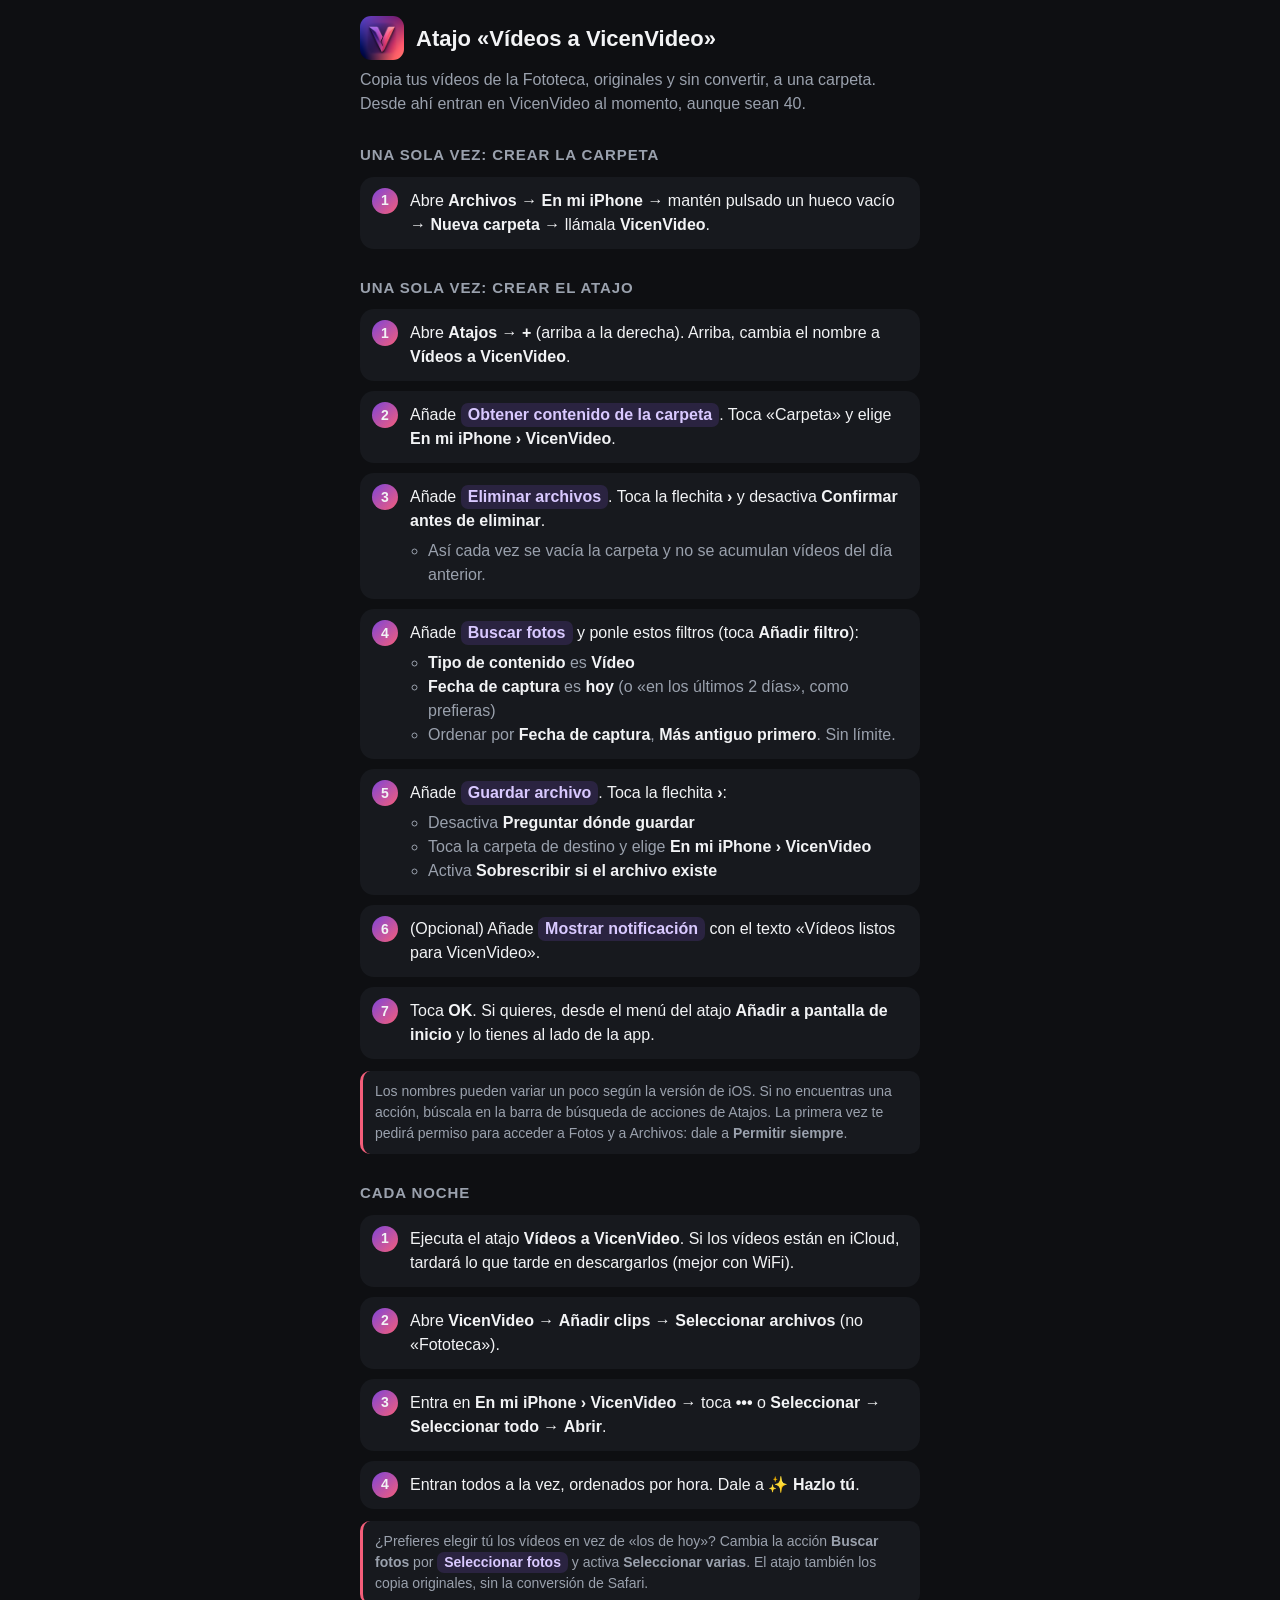
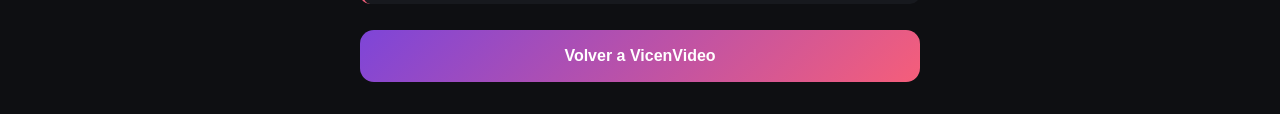
==== atajo.html @ 70018c2c "Página de ayuda del atajo para meter muchos vídeos originales desde Archivos Co-Authored-By: Claude " ====
<!doctype html>
<html lang="es">
<head>
<meta charset="utf-8">
<meta name="viewport" content="width=device-width, initial-scale=1, viewport-fit=cover">
<meta name="theme-color" content="#0E0F12">
<title>Atajo VicenVideo</title>
<link rel="icon" type="image/png" href="icons/icon-64.png">
<style>
  :root { --bg: #0E0F12; --panel: #17191E; --line: #2C3038; --text: #F2F3F5; --muted: #9AA1AD; --accent: #F55E7A; --accent2: #7E45D8; }
  * { box-sizing: border-box; }
  body { margin: 0; background: var(--bg); color: var(--text); font: 16px/1.5 -apple-system, BlinkMacSystemFont, "Segoe UI", Roboto, sans-serif;
    padding: calc(16px + env(safe-area-inset-top)) 16px calc(32px + env(safe-area-inset-bottom)); }
  main { max-width: 560px; margin: 0 auto; }
  header { display: flex; align-items: center; gap: 12px; margin-bottom: 8px; }
  header img { width: 44px; height: 44px; border-radius: 11px; }
  h1 { font-size: 22px; margin: 0; }
  .lead { color: var(--muted); margin: 6px 0 22px; }
  h2 { font-size: 15px; text-transform: uppercase; letter-spacing: .06em; color: var(--muted); margin: 28px 0 10px; }
  ol { margin: 0; padding: 0; list-style: none; counter-reset: s; display: grid; gap: 10px; }
  ol > li { counter-increment: s; background: var(--panel); border-radius: 14px; padding: 12px 14px 12px 50px; position: relative; }
  ol > li::before { content: counter(s); position: absolute; left: 12px; top: 11px; width: 26px; height: 26px; border-radius: 50%;
    background: linear-gradient(135deg, var(--accent2), var(--accent)); display: grid; place-items: center; font-weight: 700; font-size: 14px; }
  b { font-weight: 650; }
  .act { display: inline-block; background: #2A2340; color: #D9C9FF; border-radius: 7px; padding: 0 7px; font-weight: 600; white-space: nowrap; }
  ul { margin: 6px 0 0; padding-left: 18px; color: var(--muted); }
  ul b { color: var(--text); }
  .note { background: var(--panel); border-left: 3px solid var(--accent); border-radius: 10px; padding: 10px 12px; color: var(--muted); margin-top: 12px; font-size: 14px; }
  a.btn { display: block; text-align: center; margin-top: 26px; padding: 14px; border-radius: 14px; color: #fff; text-decoration: none; font-weight: 700;
    background: linear-gradient(135deg, var(--accent2), var(--accent)); }
</style>
</head>
<body>
<main>
  <header><img src="icons/icon-192.png" alt=""><h1>Atajo «Vídeos a VicenVideo»</h1></header>
  <p class="lead">Copia tus vídeos de la Fototeca, originales y sin convertir, a una carpeta. Desde ahí entran en VicenVideo al momento, aunque sean 40.</p>

  <h2>Una sola vez: crear la carpeta</h2>
  <ol>
    <li>Abre <b>Archivos</b> → <b>En mi iPhone</b> → mantén pulsado un hueco vacío → <b>Nueva carpeta</b> → llámala <b>VicenVideo</b>.</li>
  </ol>

  <h2>Una sola vez: crear el atajo</h2>
  <ol>
    <li>Abre <b>Atajos</b> → <b>+</b> (arriba a la derecha). Arriba, cambia el nombre a <b>Vídeos a VicenVideo</b>.</li>
    <li>Añade <span class="act">Obtener contenido de la carpeta</span>. Toca «Carpeta» y elige <b>En mi iPhone › VicenVideo</b>.</li>
    <li>Añade <span class="act">Eliminar archivos</span>. Toca la flechita <b>›</b> y desactiva <b>Confirmar antes de eliminar</b>.
      <ul><li>Así cada vez se vacía la carpeta y no se acumulan vídeos del día anterior.</li></ul></li>
    <li>Añade <span class="act">Buscar fotos</span> y ponle estos filtros (toca <b>Añadir filtro</b>):
      <ul>
        <li><b>Tipo de contenido</b> es <b>Vídeo</b></li>
        <li><b>Fecha de captura</b> es <b>hoy</b> (o «en los últimos 2 días», como prefieras)</li>
        <li>Ordenar por <b>Fecha de captura</b>, <b>Más antiguo primero</b>. Sin límite.</li>
      </ul></li>
    <li>Añade <span class="act">Guardar archivo</span>. Toca la flechita <b>›</b>:
      <ul>
        <li>Desactiva <b>Preguntar dónde guardar</b></li>
        <li>Toca la carpeta de destino y elige <b>En mi iPhone › VicenVideo</b></li>
        <li>Activa <b>Sobrescribir si el archivo existe</b></li>
      </ul></li>
    <li>(Opcional) Añade <span class="act">Mostrar notificación</span> con el texto «Vídeos listos para VicenVideo».</li>
    <li>Toca <b>OK</b>. Si quieres, desde el menú del atajo <b>Añadir a pantalla de inicio</b> y lo tienes al lado de la app.</li>
  </ol>
  <div class="note">Los nombres pueden variar un poco según la versión de iOS. Si no encuentras una acción, búscala en la barra de búsqueda de acciones de Atajos. La primera vez te pedirá permiso para acceder a Fotos y a Archivos: dale a <b>Permitir siempre</b>.</div>

  <h2>Cada noche</h2>
  <ol>
    <li>Ejecuta el atajo <b>Vídeos a VicenVideo</b>. Si los vídeos están en iCloud, tardará lo que tarde en descargarlos (mejor con WiFi).</li>
    <li>Abre <b>VicenVideo</b> → <b>Añadir clips</b> → <b>Seleccionar archivos</b> (no «Fototeca»).</li>
    <li>Entra en <b>En mi iPhone › VicenVideo</b> → toca <b>•••</b> o <b>Seleccionar</b> → <b>Seleccionar todo</b> → <b>Abrir</b>.</li>
    <li>Entran todos a la vez, ordenados por hora. Dale a <b>✨ Hazlo tú</b>.</li>
  </ol>
  <div class="note">¿Prefieres elegir tú los vídeos en vez de «los de hoy»? Cambia la acción <b>Buscar fotos</b> por <span class="act">Seleccionar fotos</span> y activa <b>Seleccionar varias</b>. El atajo también los copia originales, sin la conversión de Safari.</div>

  <a class="btn" href="./">Volver a VicenVideo</a>
</main>
</body>
</html>
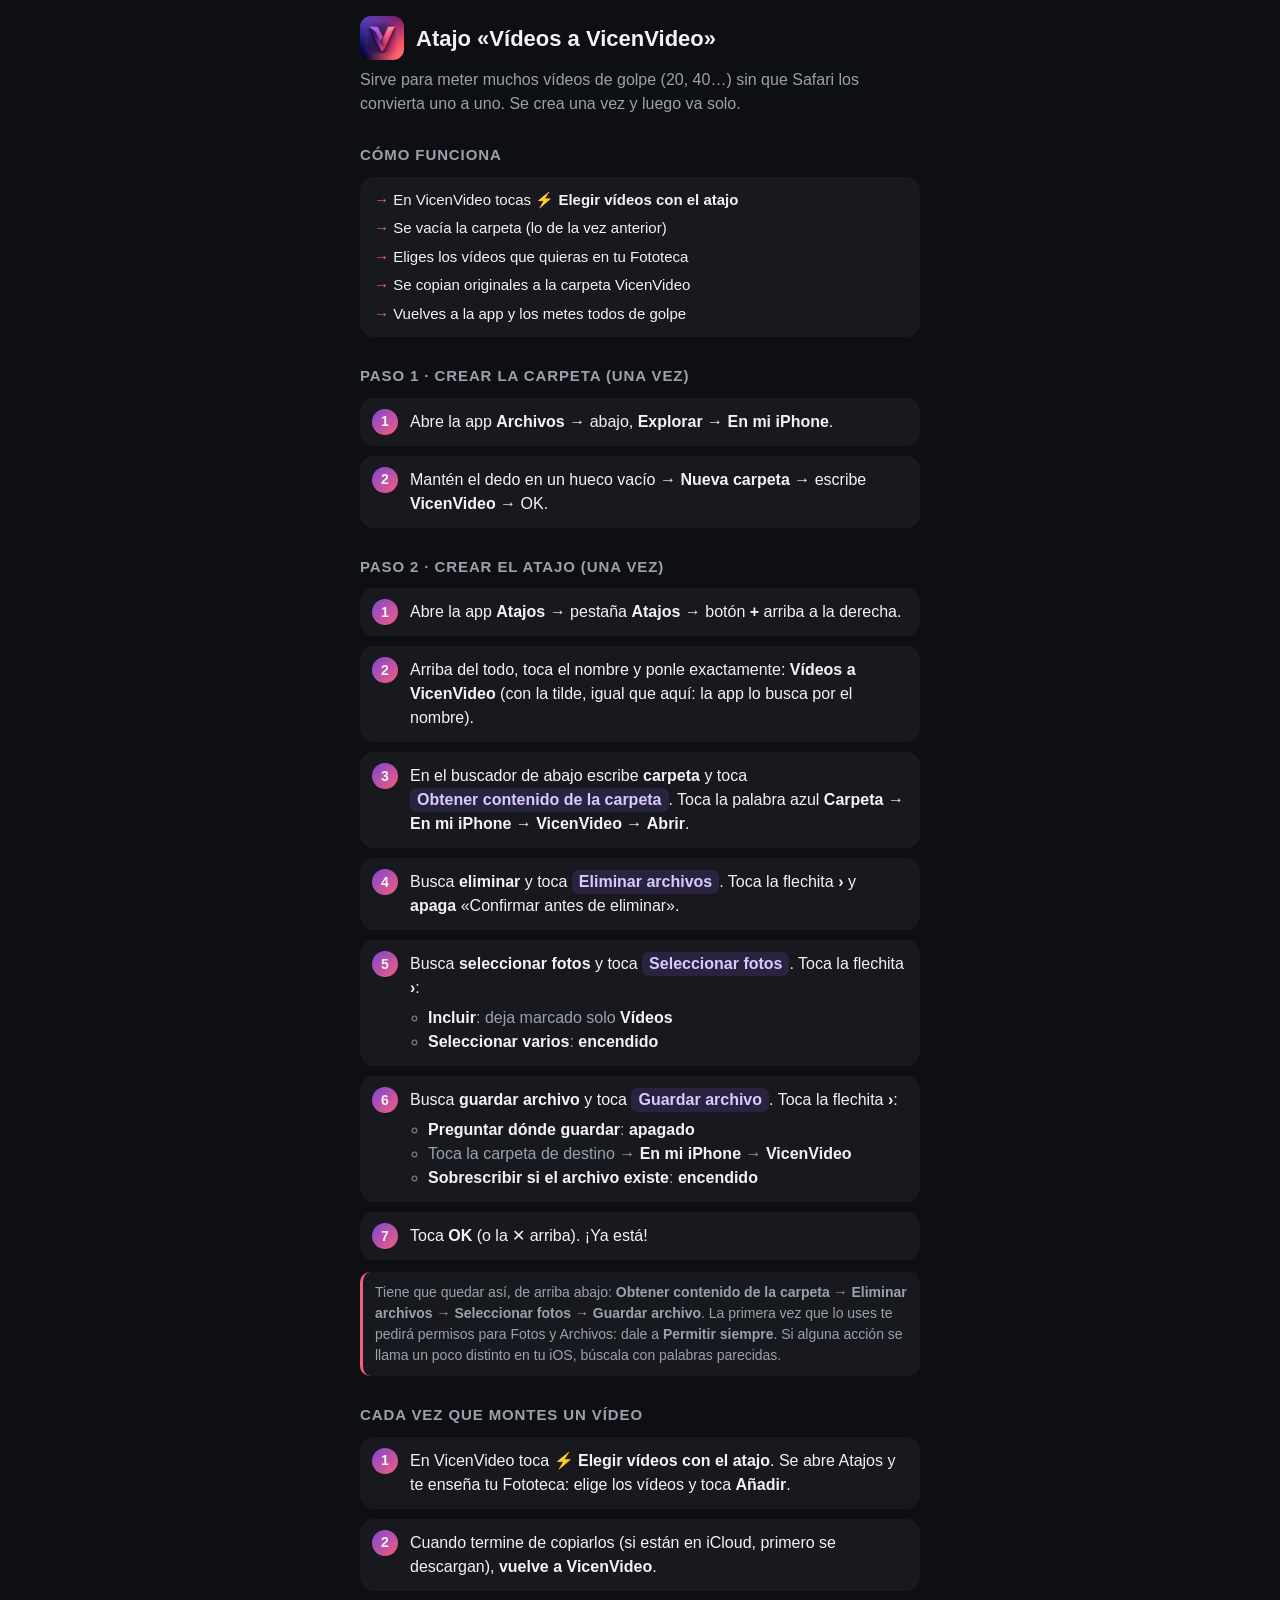
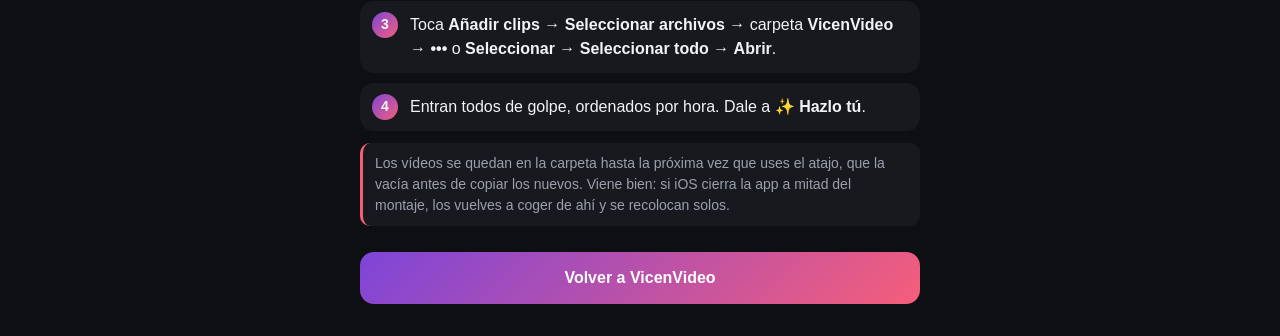
==== commit 7101bddb: "Botón que lanza el atajo de iOS (elegir vídeos → carpeta, originales) y arrastrar y soltar vídeos Co" ====
--- a/atajo.html
+++ b/atajo.html
@@ -26,6 +26,8 @@
   ul { margin: 6px 0 0; padding-left: 18px; color: var(--muted); }
   ul b { color: var(--text); }
   .note { background: var(--panel); border-left: 3px solid var(--accent); border-radius: 10px; padding: 10px 12px; color: var(--muted); margin-top: 12px; font-size: 14px; }
+  .flow { display: grid; gap: 6px; background: var(--panel); border-radius: 14px; padding: 12px 14px; margin: 0 0 8px; font-size: 15px; }
+  .flow div::before { content: "→ "; color: var(--accent); font-weight: 700; }
   a.btn { display: block; text-align: center; margin-top: 26px; padding: 14px; border-radius: 14px; color: #fff; text-decoration: none; font-weight: 700;
     background: linear-gradient(135deg, var(--accent2), var(--accent)); }
 </style>
@@ -33,44 +35,52 @@
 <body>
 <main>
   <header><img src="icons/icon-192.png" alt=""><h1>Atajo «Vídeos a VicenVideo»</h1></header>
-  <p class="lead">Copia tus vídeos de la Fototeca, originales y sin convertir, a una carpeta. Desde ahí entran en VicenVideo al momento, aunque sean 40.</p>
+  <p class="lead">Sirve para meter muchos vídeos de golpe (20, 40…) sin que Safari los convierta uno a uno. Se crea una vez y luego va solo.</p>
 
-  <h2>Una sola vez: crear la carpeta</h2>
+  <h2>Cómo funciona</h2>
+  <div class="flow">
+    <div>En VicenVideo tocas <b>⚡ Elegir vídeos con el atajo</b></div>
+    <div>Se vacía la carpeta (lo de la vez anterior)</div>
+    <div>Eliges los vídeos que quieras en tu Fototeca</div>
+    <div>Se copian originales a la carpeta VicenVideo</div>
+    <div>Vuelves a la app y los metes todos de golpe</div>
+  </div>
+
+  <h2>Paso 1 · Crear la carpeta (una vez)</h2>
   <ol>
-    <li>Abre <b>Archivos</b> → <b>En mi iPhone</b> → mantén pulsado un hueco vacío → <b>Nueva carpeta</b> → llámala <b>VicenVideo</b>.</li>
+    <li>Abre la app <b>Archivos</b> → abajo, <b>Explorar</b> → <b>En mi iPhone</b>.</li>
+    <li>Mantén el dedo en un hueco vacío → <b>Nueva carpeta</b> → escribe <b>VicenVideo</b> → OK.</li>
   </ol>
 
-  <h2>Una sola vez: crear el atajo</h2>
+  <h2>Paso 2 · Crear el atajo (una vez)</h2>
   <ol>
-    <li>Abre <b>Atajos</b> → <b>+</b> (arriba a la derecha). Arriba, cambia el nombre a <b>Vídeos a VicenVideo</b>.</li>
-    <li>Añade <span class="act">Obtener contenido de la carpeta</span>. Toca «Carpeta» y elige <b>En mi iPhone › VicenVideo</b>.</li>
-    <li>Añade <span class="act">Eliminar archivos</span>. Toca la flechita <b>›</b> y desactiva <b>Confirmar antes de eliminar</b>.
-      <ul><li>Así cada vez se vacía la carpeta y no se acumulan vídeos del día anterior.</li></ul></li>
-    <li>Añade <span class="act">Buscar fotos</span> y ponle estos filtros (toca <b>Añadir filtro</b>):
+    <li>Abre la app <b>Atajos</b> → pestaña <b>Atajos</b> → botón <b>+</b> arriba a la derecha.</li>
+    <li>Arriba del todo, toca el nombre y ponle exactamente: <b>Vídeos a VicenVideo</b> (con la tilde, igual que aquí: la app lo busca por el nombre).</li>
+    <li>En el buscador de abajo escribe <b>carpeta</b> y toca <span class="act">Obtener contenido de la carpeta</span>. Toca la palabra azul <b>Carpeta</b> → <b>En mi iPhone</b> → <b>VicenVideo</b> → <b>Abrir</b>.</li>
+    <li>Busca <b>eliminar</b> y toca <span class="act">Eliminar archivos</span>. Toca la flechita <b>›</b> y <b>apaga</b> «Confirmar antes de eliminar».</li>
+    <li>Busca <b>seleccionar fotos</b> y toca <span class="act">Seleccionar fotos</span>. Toca la flechita <b>›</b>:
       <ul>
-        <li><b>Tipo de contenido</b> es <b>Vídeo</b></li>
-        <li><b>Fecha de captura</b> es <b>hoy</b> (o «en los últimos 2 días», como prefieras)</li>
-        <li>Ordenar por <b>Fecha de captura</b>, <b>Más antiguo primero</b>. Sin límite.</li>
+        <li><b>Incluir</b>: deja marcado solo <b>Vídeos</b></li>
+        <li><b>Seleccionar varios</b>: <b>encendido</b></li>
       </ul></li>
-    <li>Añade <span class="act">Guardar archivo</span>. Toca la flechita <b>›</b>:
+    <li>Busca <b>guardar archivo</b> y toca <span class="act">Guardar archivo</span>. Toca la flechita <b>›</b>:
       <ul>
-        <li>Desactiva <b>Preguntar dónde guardar</b></li>
-        <li>Toca la carpeta de destino y elige <b>En mi iPhone › VicenVideo</b></li>
-        <li>Activa <b>Sobrescribir si el archivo existe</b></li>
+        <li><b>Preguntar dónde guardar</b>: <b>apagado</b></li>
+        <li>Toca la carpeta de destino → <b>En mi iPhone</b> → <b>VicenVideo</b></li>
+        <li><b>Sobrescribir si el archivo existe</b>: <b>encendido</b></li>
       </ul></li>
-    <li>(Opcional) Añade <span class="act">Mostrar notificación</span> con el texto «Vídeos listos para VicenVideo».</li>
-    <li>Toca <b>OK</b>. Si quieres, desde el menú del atajo <b>Añadir a pantalla de inicio</b> y lo tienes al lado de la app.</li>
+    <li>Toca <b>OK</b> (o la ✕ arriba). ¡Ya está!</li>
   </ol>
-  <div class="note">Los nombres pueden variar un poco según la versión de iOS. Si no encuentras una acción, búscala en la barra de búsqueda de acciones de Atajos. La primera vez te pedirá permiso para acceder a Fotos y a Archivos: dale a <b>Permitir siempre</b>.</div>
+  <div class="note">Tiene que quedar así, de arriba abajo: <b>Obtener contenido de la carpeta</b> → <b>Eliminar archivos</b> → <b>Seleccionar fotos</b> → <b>Guardar archivo</b>. La primera vez que lo uses te pedirá permisos para Fotos y Archivos: dale a <b>Permitir siempre</b>. Si alguna acción se llama un poco distinto en tu iOS, búscala con palabras parecidas.</div>
 
-  <h2>Cada noche</h2>
+  <h2>Cada vez que montes un vídeo</h2>
   <ol>
-    <li>Ejecuta el atajo <b>Vídeos a VicenVideo</b>. Si los vídeos están en iCloud, tardará lo que tarde en descargarlos (mejor con WiFi).</li>
-    <li>Abre <b>VicenVideo</b> → <b>Añadir clips</b> → <b>Seleccionar archivos</b> (no «Fototeca»).</li>
-    <li>Entra en <b>En mi iPhone › VicenVideo</b> → toca <b>•••</b> o <b>Seleccionar</b> → <b>Seleccionar todo</b> → <b>Abrir</b>.</li>
-    <li>Entran todos a la vez, ordenados por hora. Dale a <b>✨ Hazlo tú</b>.</li>
+    <li>En VicenVideo toca <b>⚡ Elegir vídeos con el atajo</b>. Se abre Atajos y te enseña tu Fototeca: elige los vídeos y toca <b>Añadir</b>.</li>
+    <li>Cuando termine de copiarlos (si están en iCloud, primero se descargan), <b>vuelve a VicenVideo</b>.</li>
+    <li>Toca <b>Añadir clips</b> → <b>Seleccionar archivos</b> → carpeta <b>VicenVideo</b> → <b>•••</b> o <b>Seleccionar</b> → <b>Seleccionar todo</b> → <b>Abrir</b>.</li>
+    <li>Entran todos de golpe, ordenados por hora. Dale a <b>✨ Hazlo tú</b>.</li>
   </ol>
-  <div class="note">¿Prefieres elegir tú los vídeos en vez de «los de hoy»? Cambia la acción <b>Buscar fotos</b> por <span class="act">Seleccionar fotos</span> y activa <b>Seleccionar varias</b>. El atajo también los copia originales, sin la conversión de Safari.</div>
+  <div class="note">Los vídeos se quedan en la carpeta hasta la próxima vez que uses el atajo, que la vacía antes de copiar los nuevos. Viene bien: si iOS cierra la app a mitad del montaje, los vuelves a coger de ahí y se recolocan solos.</div>
 
   <a class="btn" href="./">Volver a VicenVideo</a>
 </main>
